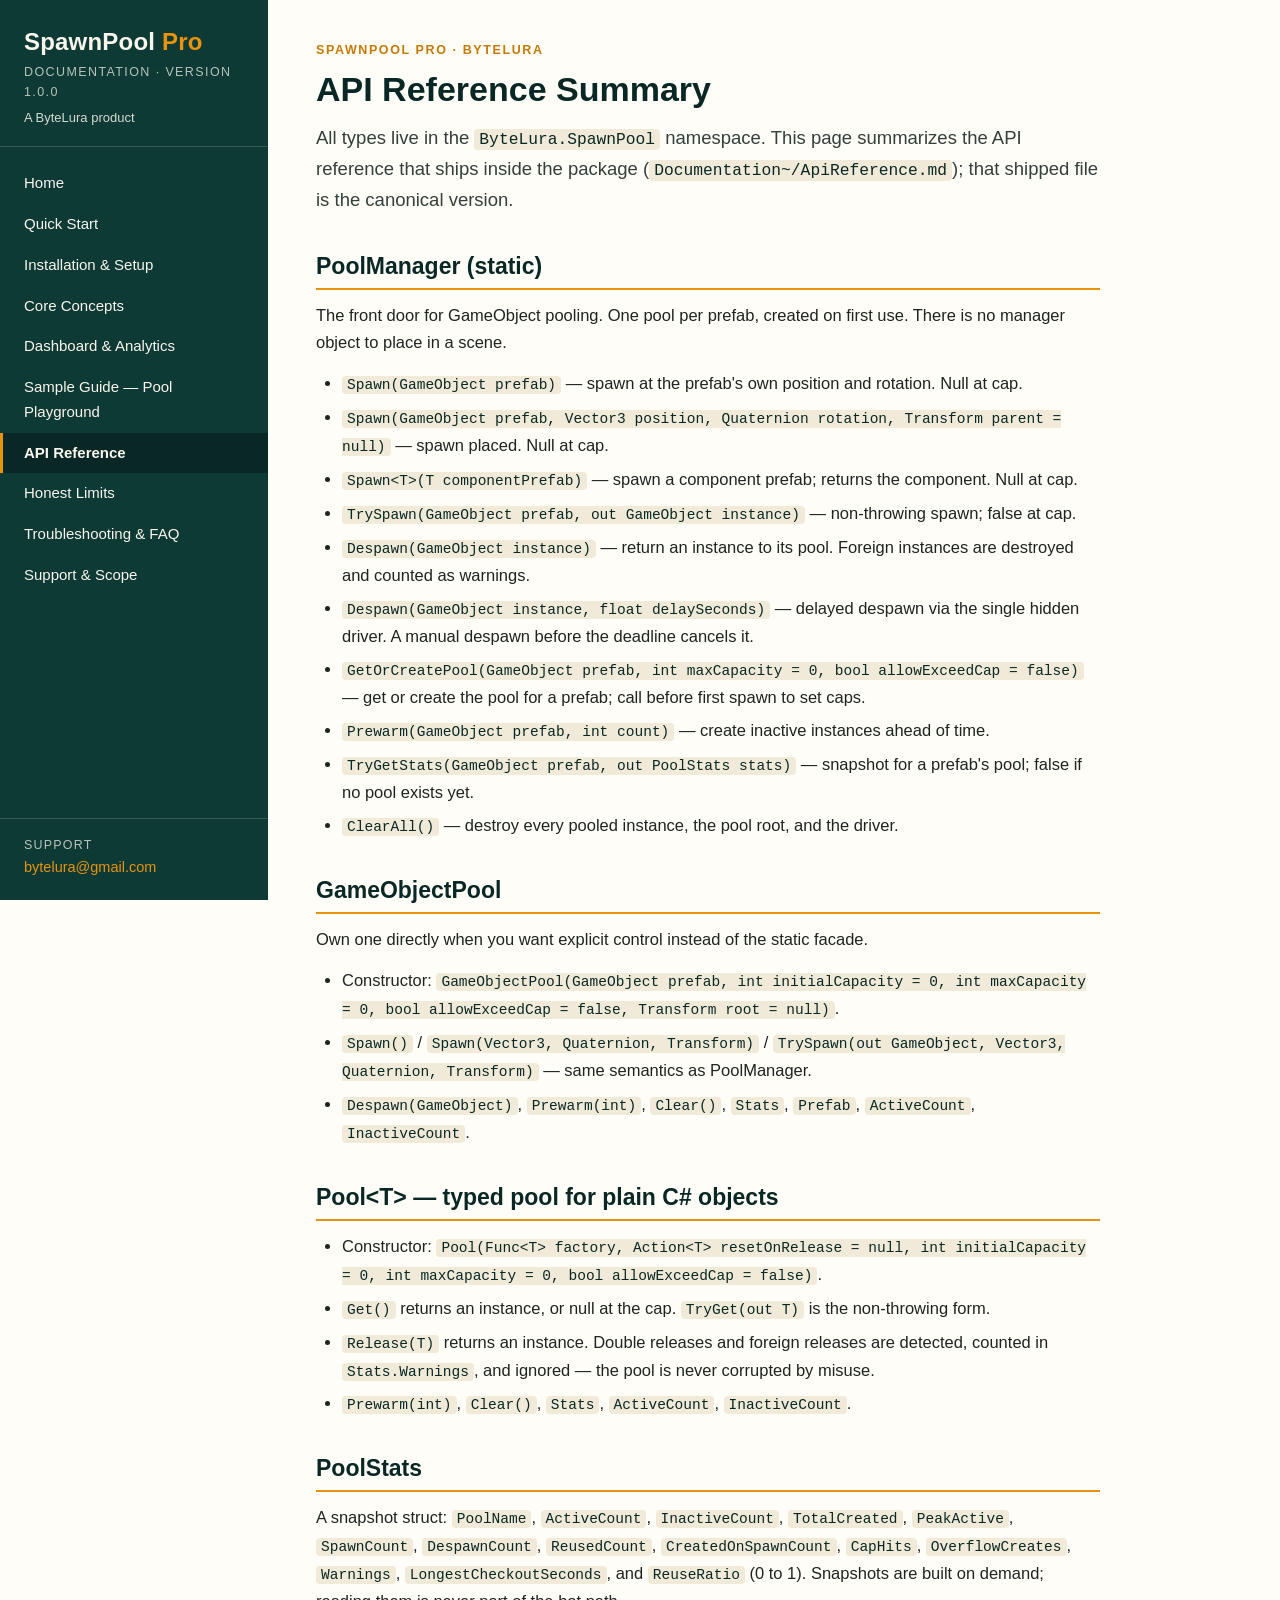
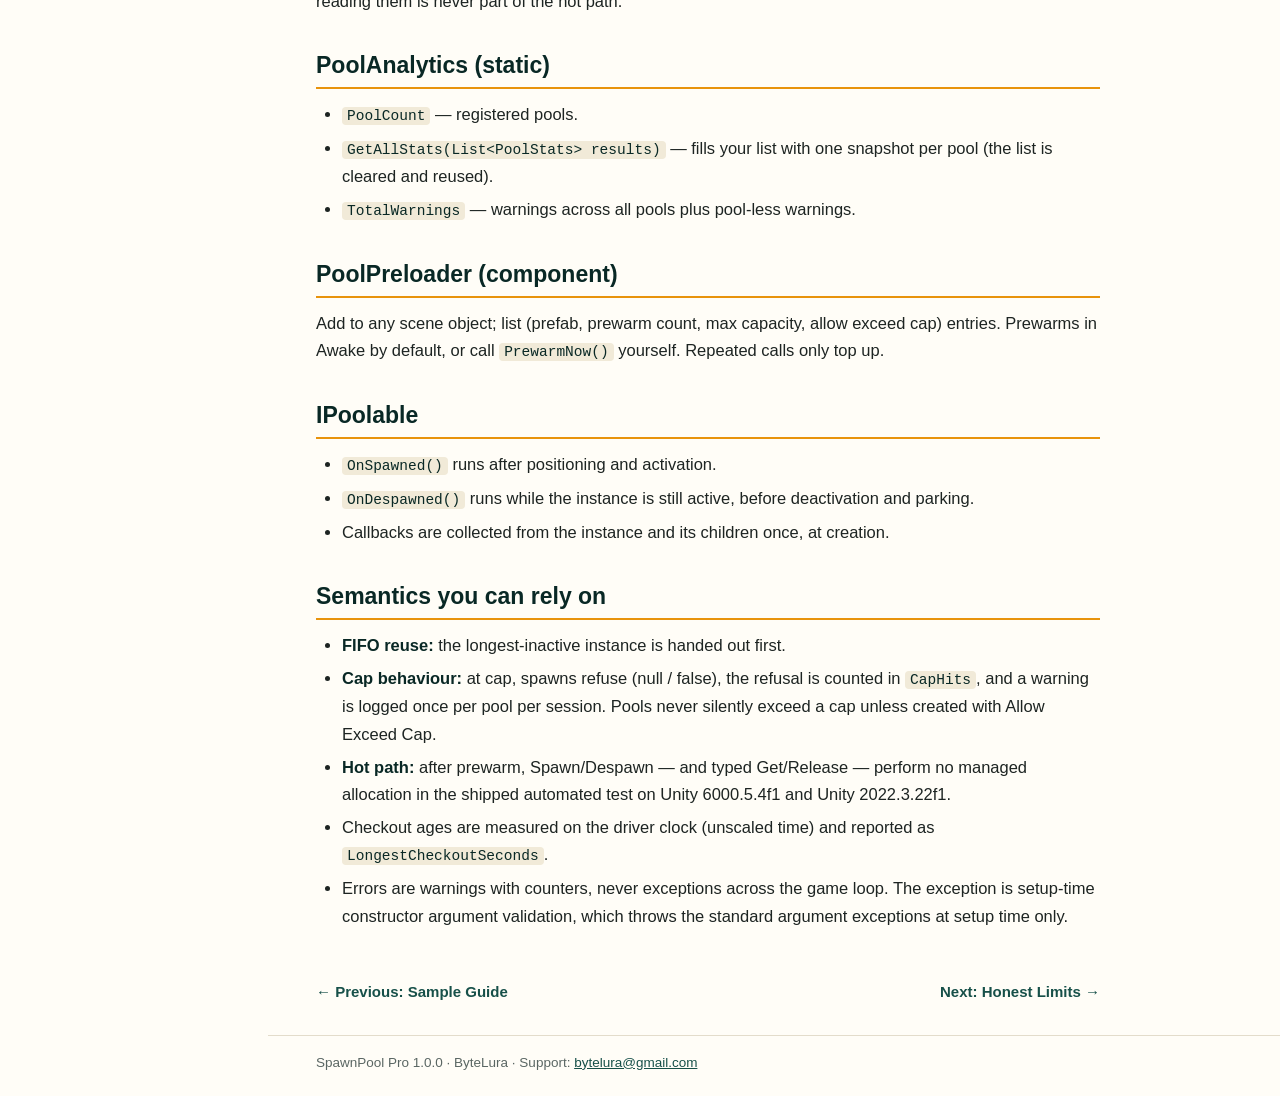
==== api-reference.html @ 39d464f0 "ByteLura documentation site — initial publish" ====
<!DOCTYPE html>
<html lang="en">
<head>
<meta charset="utf-8">
<meta name="viewport" content="width=device-width, initial-scale=1">
<title>API Reference — SpawnPool Pro Documentation</title>
<link rel="stylesheet" href="style.css">
</head>
<body>

<aside class="sidebar">
  <div class="brand">
    <div class="brand-name">SpawnPool <span class="pro">Pro</span></div>
    <div class="brand-sub">Documentation · Version 1.0.0</div>
    <div class="brand-pub">A ByteLura product</div>
  </div>
  <nav class="nav">
    <a href="index.html">Home</a>
    <a href="quick-start.html">Quick Start</a>
    <a href="installation-and-setup.html">Installation &amp; Setup</a>
    <a href="core-concepts.html">Core Concepts</a>
    <a href="dashboard-and-analytics.html">Dashboard &amp; Analytics</a>
    <a href="sample-guide.html">Sample Guide — Pool Playground</a>
    <a href="api-reference.html" class="active">API Reference</a>
    <a href="honest-limits.html">Honest Limits</a>
    <a href="troubleshooting-faq.html">Troubleshooting &amp; FAQ</a>
    <a href="support.html">Support &amp; Scope</a>
  </nav>
  <div class="side-support">Support<br><a href="mailto:bytelura@gmail.com">bytelura@gmail.com</a></div>
</aside>

<div class="main">
  <main class="content">
    <p class="kicker">SpawnPool Pro · ByteLura</p>
    <h1>API Reference Summary</h1>
    <p class="lede">All types live in the <code>ByteLura.SpawnPool</code> namespace. This page summarizes the API reference that ships inside the package (<code>Documentation~/ApiReference.md</code>); that shipped file is the canonical version.</p>

    <h2>PoolManager (static)</h2>
    <p>The front door for GameObject pooling. One pool per prefab, created on first use. There is no manager object to place in a scene.</p>
    <ul>
      <li><code>Spawn(GameObject prefab)</code> — spawn at the prefab's own position and rotation. Null at cap.</li>
      <li><code>Spawn(GameObject prefab, Vector3 position, Quaternion rotation, Transform parent = null)</code> — spawn placed. Null at cap.</li>
      <li><code>Spawn&lt;T&gt;(T componentPrefab)</code> — spawn a component prefab; returns the component. Null at cap.</li>
      <li><code>TrySpawn(GameObject prefab, out GameObject instance)</code> — non-throwing spawn; false at cap.</li>
      <li><code>Despawn(GameObject instance)</code> — return an instance to its pool. Foreign instances are destroyed and counted as warnings.</li>
      <li><code>Despawn(GameObject instance, float delaySeconds)</code> — delayed despawn via the single hidden driver. A manual despawn before the deadline cancels it.</li>
      <li><code>GetOrCreatePool(GameObject prefab, int maxCapacity = 0, bool allowExceedCap = false)</code> — get or create the pool for a prefab; call before first spawn to set caps.</li>
      <li><code>Prewarm(GameObject prefab, int count)</code> — create inactive instances ahead of time.</li>
      <li><code>TryGetStats(GameObject prefab, out PoolStats stats)</code> — snapshot for a prefab's pool; false if no pool exists yet.</li>
      <li><code>ClearAll()</code> — destroy every pooled instance, the pool root, and the driver.</li>
    </ul>

    <h2>GameObjectPool</h2>
    <p>Own one directly when you want explicit control instead of the static facade.</p>
    <ul>
      <li>Constructor: <code>GameObjectPool(GameObject prefab, int initialCapacity = 0, int maxCapacity = 0, bool allowExceedCap = false, Transform root = null)</code>.</li>
      <li><code>Spawn()</code> / <code>Spawn(Vector3, Quaternion, Transform)</code> / <code>TrySpawn(out GameObject, Vector3, Quaternion, Transform)</code> — same semantics as PoolManager.</li>
      <li><code>Despawn(GameObject)</code>, <code>Prewarm(int)</code>, <code>Clear()</code>, <code>Stats</code>, <code>Prefab</code>, <code>ActiveCount</code>, <code>InactiveCount</code>.</li>
    </ul>

    <h2>Pool&lt;T&gt; — typed pool for plain C# objects</h2>
    <ul>
      <li>Constructor: <code>Pool(Func&lt;T&gt; factory, Action&lt;T&gt; resetOnRelease = null, int initialCapacity = 0, int maxCapacity = 0, bool allowExceedCap = false)</code>.</li>
      <li><code>Get()</code> returns an instance, or null at the cap. <code>TryGet(out T)</code> is the non-throwing form.</li>
      <li><code>Release(T)</code> returns an instance. Double releases and foreign releases are detected, counted in <code>Stats.Warnings</code>, and ignored — the pool is never corrupted by misuse.</li>
      <li><code>Prewarm(int)</code>, <code>Clear()</code>, <code>Stats</code>, <code>ActiveCount</code>, <code>InactiveCount</code>.</li>
    </ul>

    <h2>PoolStats</h2>
    <p>A snapshot struct: <code>PoolName</code>, <code>ActiveCount</code>, <code>InactiveCount</code>, <code>TotalCreated</code>, <code>PeakActive</code>, <code>SpawnCount</code>, <code>DespawnCount</code>, <code>ReusedCount</code>, <code>CreatedOnSpawnCount</code>, <code>CapHits</code>, <code>OverflowCreates</code>, <code>Warnings</code>, <code>LongestCheckoutSeconds</code>, and <code>ReuseRatio</code> (0 to 1). Snapshots are built on demand; reading them is never part of the hot path.</p>

    <h2>PoolAnalytics (static)</h2>
    <ul>
      <li><code>PoolCount</code> — registered pools.</li>
      <li><code>GetAllStats(List&lt;PoolStats&gt; results)</code> — fills your list with one snapshot per pool (the list is cleared and reused).</li>
      <li><code>TotalWarnings</code> — warnings across all pools plus pool-less warnings.</li>
    </ul>

    <h2>PoolPreloader (component)</h2>
    <p>Add to any scene object; list (prefab, prewarm count, max capacity, allow exceed cap) entries. Prewarms in Awake by default, or call <code>PrewarmNow()</code> yourself. Repeated calls only top up.</p>

    <h2>IPoolable</h2>
    <ul>
      <li><code>OnSpawned()</code> runs after positioning and activation.</li>
      <li><code>OnDespawned()</code> runs while the instance is still active, before deactivation and parking.</li>
      <li>Callbacks are collected from the instance and its children once, at creation.</li>
    </ul>

    <h2>Semantics you can rely on</h2>
    <ul>
      <li><strong>FIFO reuse:</strong> the longest-inactive instance is handed out first.</li>
      <li><strong>Cap behaviour:</strong> at cap, spawns refuse (null / false), the refusal is counted in <code>CapHits</code>, and a warning is logged once per pool per session. Pools never silently exceed a cap unless created with Allow Exceed Cap.</li>
      <li><strong>Hot path:</strong> after prewarm, Spawn/Despawn — and typed Get/Release — perform no managed allocation in the shipped automated test on Unity 6000.5.4f1 and Unity 2022.3.22f1.</li>
      <li>Checkout ages are measured on the driver clock (unscaled time) and reported as <code>LongestCheckoutSeconds</code>.</li>
      <li>Errors are warnings with counters, never exceptions across the game loop. The exception is setup-time constructor argument validation, which throws the standard argument exceptions at setup time only.</li>
    </ul>
  </main>

  <nav class="prevnext">
    <a href="sample-guide.html">← Previous: Sample Guide</a>
    <span class="spacer"></span>
    <a href="honest-limits.html">Next: Honest Limits →</a>
  </nav>

  <footer class="pagefoot">SpawnPool Pro 1.0.0 · ByteLura · Support: <a href="mailto:bytelura@gmail.com">bytelura@gmail.com</a></footer>
</div>

</body>
</html>
---- style.css ----
/* SpawnPool Pro — documentation site
   Identity: graphite teal + ivory + hot amber (from the product's set) */

:root {
  --teal: #0e3a36;
  --teal-dark: #092825;
  --teal-soft: #175049;
  --amber: #e8930c;
  --amber-dark: #c47a06;
  --ivory: #faf6ec;
  --paper: #fffdf7;
  --ink: #1d2422;
  --muted: #5a6663;
  --line: #e3dccb;
  --code-bg: #10201e;
  --code-ink: #f2ecd9;
  --inline-code-bg: #f1ead8;
  --sidebar-w: 268px;
}

* { box-sizing: border-box; }

html { scroll-behavior: smooth; }

body {
  margin: 0;
  font-family: "Segoe UI", "Helvetica Neue", Arial, sans-serif;
  font-size: 16.5px;
  line-height: 1.65;
  color: var(--ink);
  background: var(--paper);
}

/* ---------- Sidebar ---------- */

.sidebar {
  position: fixed;
  top: 0;
  left: 0;
  bottom: 0;
  width: var(--sidebar-w);
  background: var(--teal);
  color: var(--ivory);
  padding: 28px 0 20px;
  overflow-y: auto;
  display: flex;
  flex-direction: column;
}

.brand {
  padding: 0 24px 18px;
  border-bottom: 1px solid rgba(250, 246, 236, 0.16);
}

.brand-name {
  font-size: 24px;
  font-weight: 800;
  letter-spacing: 0.2px;
  line-height: 1.15;
}

.brand-name .pro { color: var(--amber); }

.brand-sub {
  margin-top: 6px;
  font-size: 12.5px;
  text-transform: uppercase;
  letter-spacing: 1.4px;
  color: rgba(250, 246, 236, 0.72);
}

.brand-pub {
  margin-top: 4px;
  font-size: 13px;
  color: rgba(250, 246, 236, 0.85);
}

.nav { padding: 16px 0 8px; }

.nav a {
  display: block;
  padding: 8px 24px 8px 21px;
  color: var(--ivory);
  text-decoration: none;
  font-size: 15px;
  border-left: 3px solid transparent;
}

.nav a:hover { background: var(--teal-soft); }

.nav a.active {
  border-left-color: var(--amber);
  background: var(--teal-dark);
  font-weight: 700;
}

.side-support {
  margin-top: auto;
  padding: 16px 24px 0;
  border-top: 1px solid rgba(250, 246, 236, 0.16);
  font-size: 12.5px;
  text-transform: uppercase;
  letter-spacing: 1.2px;
  color: rgba(250, 246, 236, 0.72);
}

.side-support a {
  color: var(--amber);
  text-transform: none;
  letter-spacing: 0;
  font-size: 14.5px;
  text-decoration: none;
  word-break: break-all;
}

.side-support a:hover { text-decoration: underline; }

/* ---------- Main column ---------- */

.main {
  margin-left: var(--sidebar-w);
  min-height: 100vh;
  display: flex;
  flex-direction: column;
}

.content {
  max-width: 880px;
  width: 100%;
  padding: 40px 48px 24px;
}

.kicker {
  font-size: 12.5px;
  font-weight: 700;
  text-transform: uppercase;
  letter-spacing: 1.6px;
  color: var(--amber-dark);
  margin: 0 0 8px;
}

h1 {
  font-size: 34px;
  line-height: 1.2;
  margin: 0 0 14px;
  color: var(--teal-dark);
}

h2 {
  font-size: 23px;
  line-height: 1.3;
  margin: 36px 0 12px;
  padding-bottom: 6px;
  border-bottom: 2px solid var(--amber);
  color: var(--teal-dark);
}

h3 {
  font-size: 18px;
  margin: 26px 0 8px;
  color: var(--teal);
}

p { margin: 0 0 14px; }

.lede {
  font-size: 18.5px;
  color: #33403d;
  margin-bottom: 20px;
}

a { color: var(--teal-soft); }
a:hover { color: var(--amber-dark); }

ul, ol { margin: 0 0 16px; padding-left: 26px; }
li { margin-bottom: 6px; }
li > ul, li > ol { margin-top: 6px; margin-bottom: 4px; }

strong { color: var(--teal-dark); }

/* ---------- Code ---------- */

code {
  font-family: Consolas, "Cascadia Code", "Courier New", monospace;
  font-size: 0.88em;
  background: var(--inline-code-bg);
  color: var(--teal-dark);
  padding: 1px 5px;
  border-radius: 4px;
}

pre {
  background: var(--code-bg);
  color: var(--code-ink);
  border-radius: 8px;
  padding: 18px 20px;
  overflow-x: auto;
  margin: 0 0 18px;
  border-left: 4px solid var(--amber);
}

pre code {
  background: none;
  color: inherit;
  padding: 0;
  font-size: 14px;
  line-height: 1.55;
}

/* ---------- Tables ---------- */

table {
  border-collapse: collapse;
  width: 100%;
  margin: 0 0 20px;
  font-size: 15.5px;
}

th {
  background: var(--teal);
  color: var(--ivory);
  text-align: left;
  padding: 9px 12px;
  font-weight: 700;
}

td {
  padding: 8px 12px;
  border-bottom: 1px solid var(--line);
  vertical-align: top;
}

tr:nth-child(even) td { background: var(--ivory); }

td code { white-space: nowrap; }

/* ---------- Callouts & cards ---------- */

.callout {
  background: var(--ivory);
  border: 1px solid var(--line);
  border-left: 4px solid var(--amber);
  border-radius: 6px;
  padding: 14px 18px;
  margin: 0 0 20px;
}

.callout p:last-child { margin-bottom: 0; }

.cards {
  display: grid;
  grid-template-columns: repeat(auto-fit, minmax(230px, 1fr));
  gap: 14px;
  margin: 0 0 22px;
}

.card {
  background: var(--ivory);
  border: 1px solid var(--line);
  border-radius: 8px;
  padding: 16px 18px;
}

.card h3 { margin-top: 0; font-size: 16.5px; }
.card p { font-size: 15px; margin-bottom: 8px; }
.card p:last-child { margin-bottom: 0; }

/* ---------- Prev / next + footer ---------- */

.prevnext {
  display: flex;
  justify-content: space-between;
  gap: 16px;
  max-width: 880px;
  width: 100%;
  padding: 10px 48px 30px;
  margin-top: auto;
  font-size: 15px;
}

.prevnext a {
  text-decoration: none;
  font-weight: 600;
}

.prevnext .spacer { flex: 1; }

.pagefoot {
  border-top: 1px solid var(--line);
  padding: 16px 48px 22px;
  font-size: 13.5px;
  color: var(--muted);
}

/* ---------- Documentation images ---------- */

.doc-figure { margin: 0 0 22px; }

.doc-hero,
.doc-shot {
  display: block;
  max-width: 100%;
  height: auto;
  border: 1px solid var(--line);
  border-radius: 8px;
}

.doc-figure figcaption {
  margin-top: 8px;
  font-size: 14px;
  color: var(--muted);
}

.doc-gallery {
  display: grid;
  grid-template-columns: repeat(auto-fit, minmax(250px, 1fr));
  gap: 16px;
  margin: 0 0 22px;
}

.doc-gallery .doc-figure { margin-bottom: 0; }

/* ---------- Narrow screens ---------- */

@media (max-width: 860px) {
  .sidebar {
    position: static;
    width: auto;
    padding: 20px 0 14px;
  }

  .nav {
    display: flex;
    flex-wrap: wrap;
    padding: 10px 14px 4px;
    gap: 2px;
  }

  .nav a {
    padding: 6px 10px;
    border-left: none;
    border-bottom: 3px solid transparent;
    font-size: 14px;
  }

  .nav a.active {
    border-bottom-color: var(--amber);
    background: none;
  }

  .side-support { margin-top: 8px; }

  .main { margin-left: 0; }

  .content { padding: 26px 20px 16px; }
  .prevnext { padding: 8px 20px 24px; }
  .pagefoot { padding: 14px 20px 20px; }

  h1 { font-size: 27px; }
  h2 { font-size: 20px; }

  td code { white-space: normal; }
}
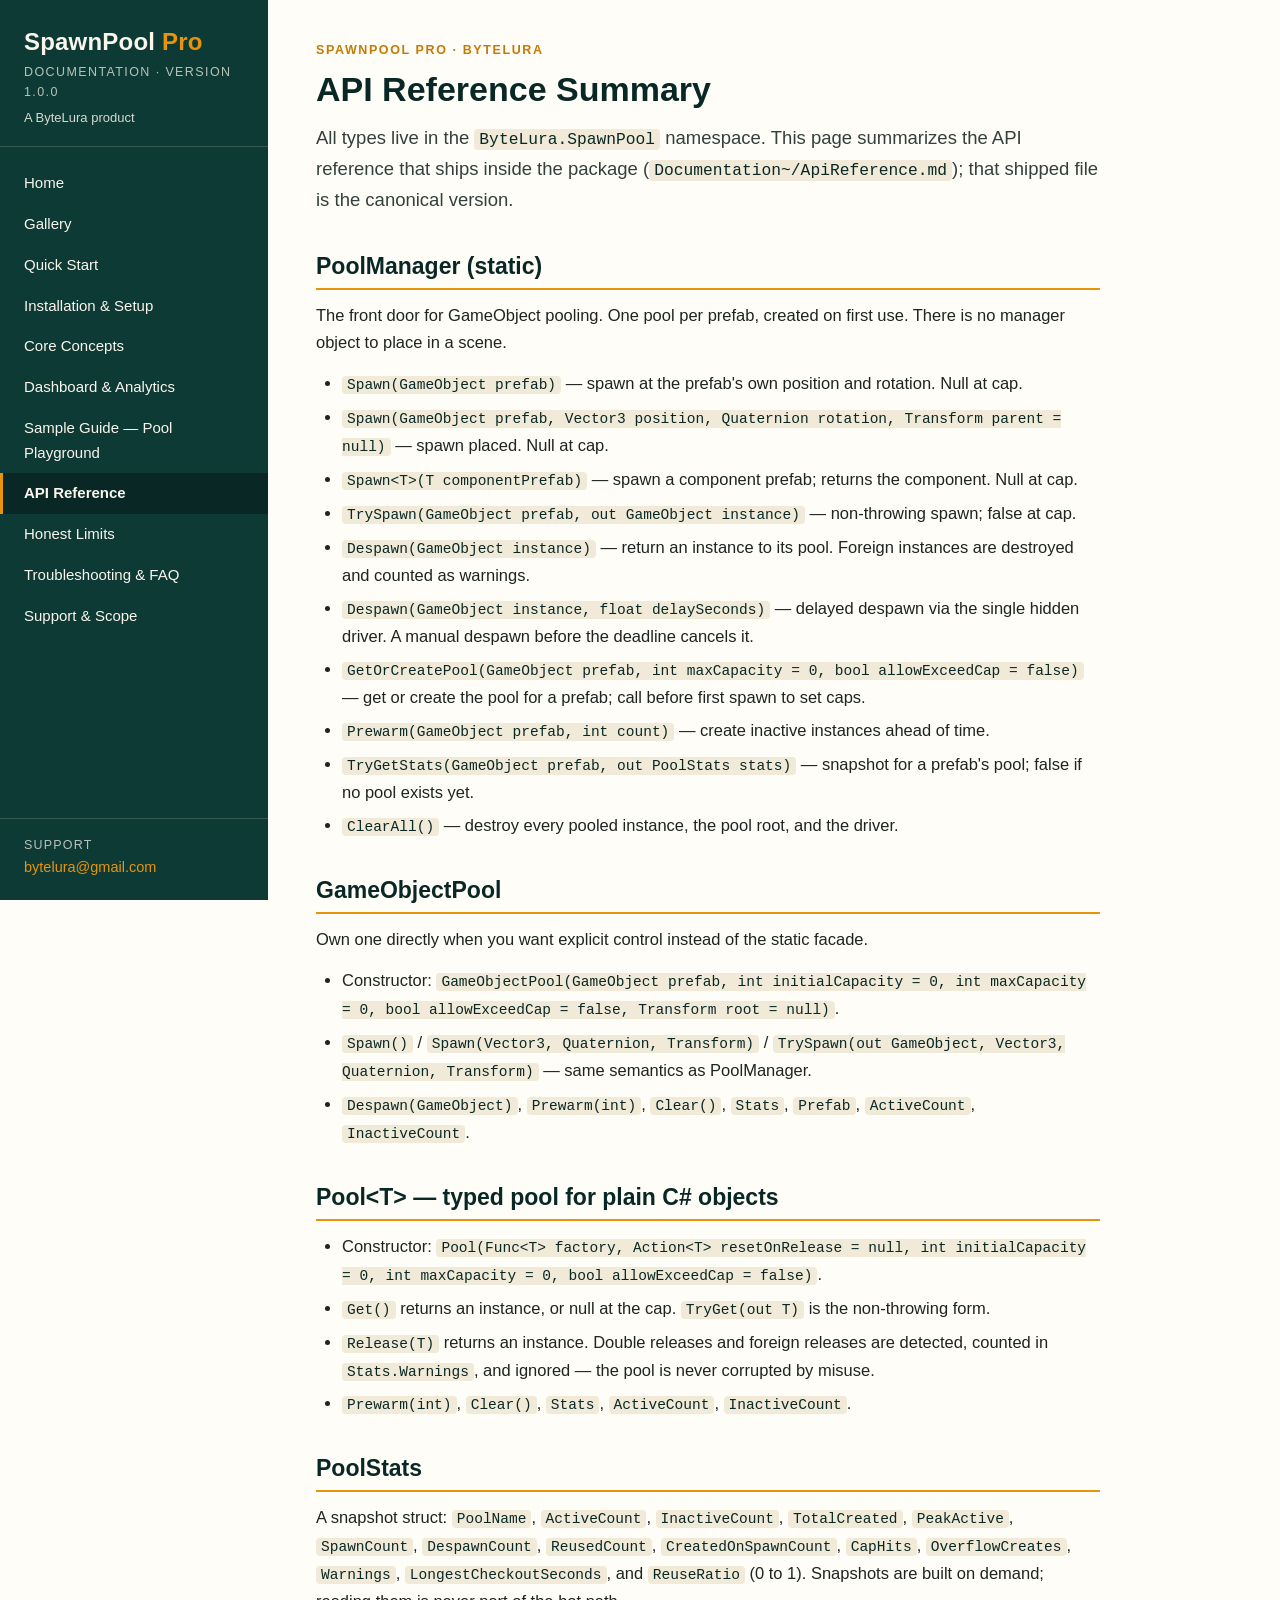
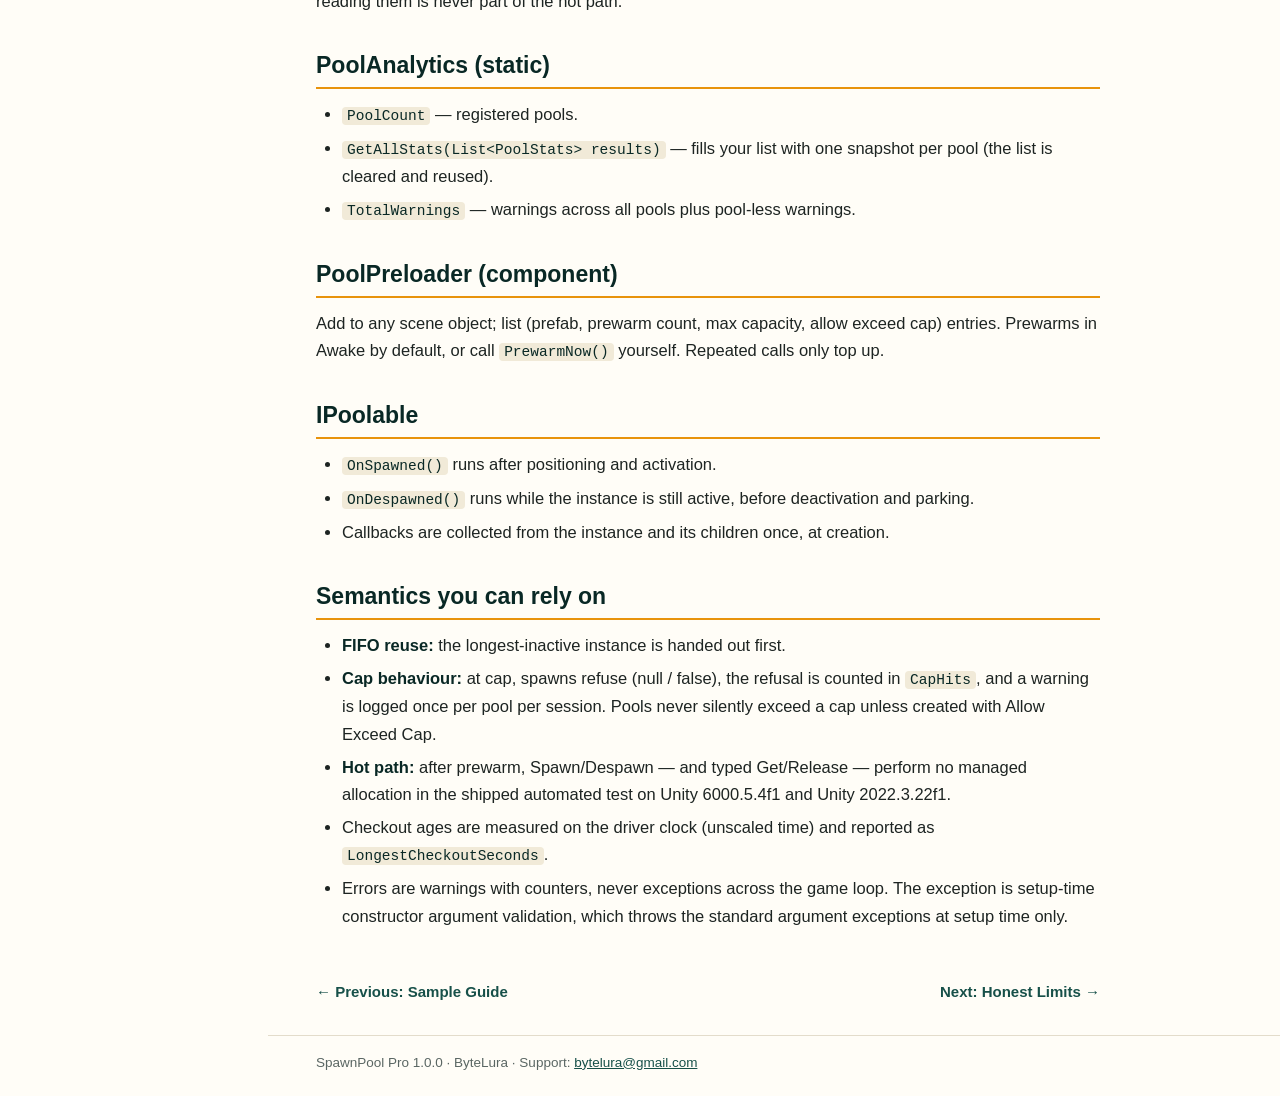
==== commit 236ae1c0: "Add Gallery page with all 15 showcase finals New gallery.html following the site's own sidebar patte" ====
--- a/api-reference.html
+++ b/api-reference.html
@@ -16,6 +16,7 @@
   </div>
   <nav class="nav">
     <a href="index.html">Home</a>
+    <a href="gallery.html">Gallery</a>
     <a href="quick-start.html">Quick Start</a>
     <a href="installation-and-setup.html">Installation &amp; Setup</a>
     <a href="core-concepts.html">Core Concepts</a>
